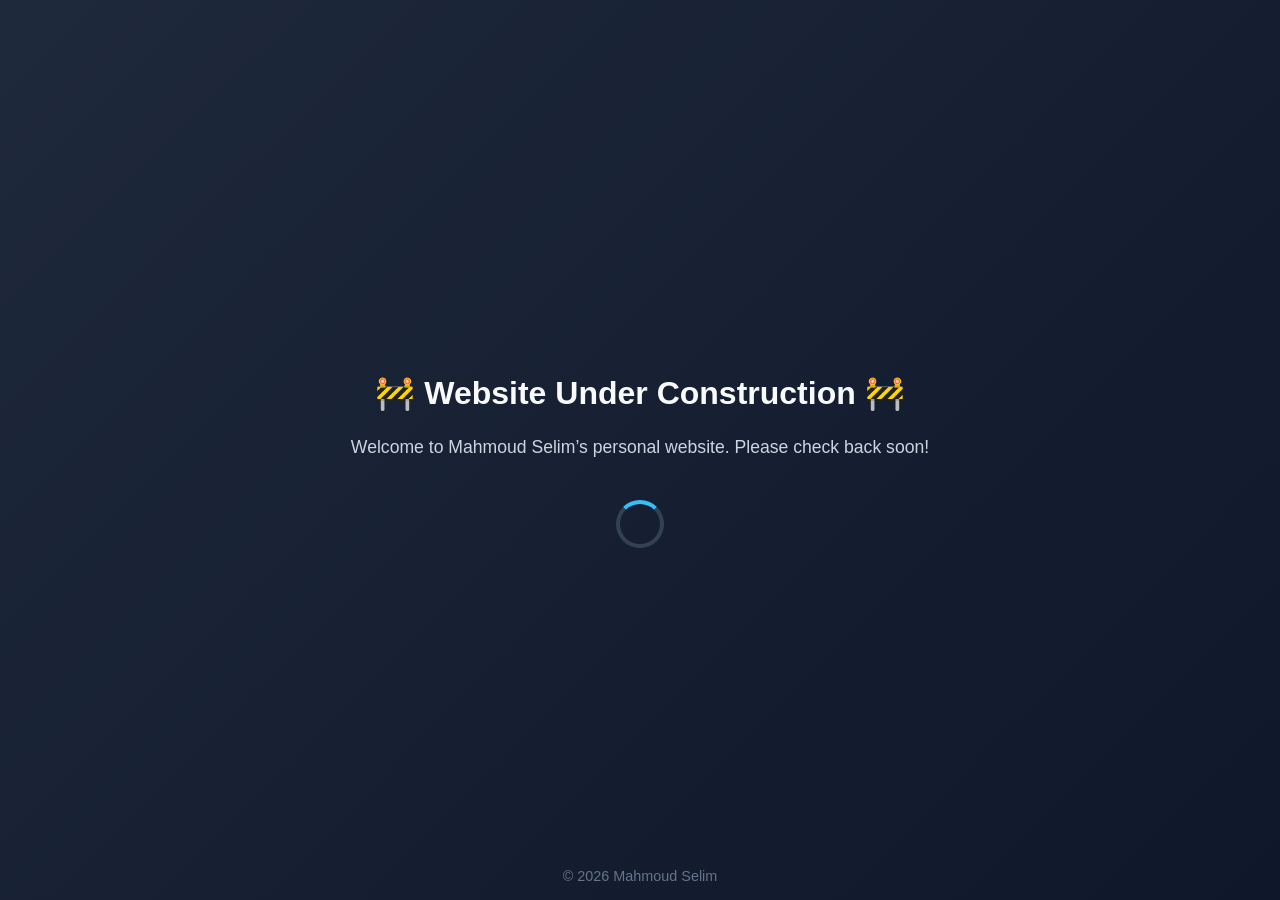
==== index.html @ 108dc37a "Create index.html Home page place holder" ====
<!DOCTYPE html>
<html lang="en">
<head>
  <meta charset="UTF-8" />
  <meta name="viewport" content="width=device-width, initial-scale=1.0" />
  <title>Mahmoud Selim | Website Under Construction</title>
  <style>
    body {
      margin: 0;
      height: 100vh;
      display: flex;
      align-items: center;
      justify-content: center;
      flex-direction: column;
      background: linear-gradient(135deg, #1e293b, #0f172a);
      color: #f8fafc;
      font-family: "Segoe UI", Roboto, Helvetica, Arial, sans-serif;
      text-align: center;
    }
    h1 {
      font-size: 2rem;
      margin-bottom: 0.5rem;
    }
    p {
      font-size: 1.1rem;
      color: #cbd5e1;
    }
    .spinner {
      margin-top: 1.5rem;
      border: 4px solid #334155;
      border-top: 4px solid #38bdf8;
      border-radius: 50%;
      width: 40px;
      height: 40px;
      animation: spin 1s linear infinite;
    }
    @keyframes spin {
      100% {
        transform: rotate(360deg);
      }
    }
    footer {
      position: absolute;
      bottom: 1rem;
      font-size: 0.9rem;
      color: #64748b;
    }
  </style>
</head>
<body>
  <h1>🚧 Website Under Construction 🚧</h1>
  <p>Welcome to Mahmoud Selim’s personal website. Please check back soon!</p>
  <div class="spinner"></div>

  <footer>
    © <script>document.write(new Date().getFullYear())</script> Mahmoud Selim
  </footer>
</body>
</html>
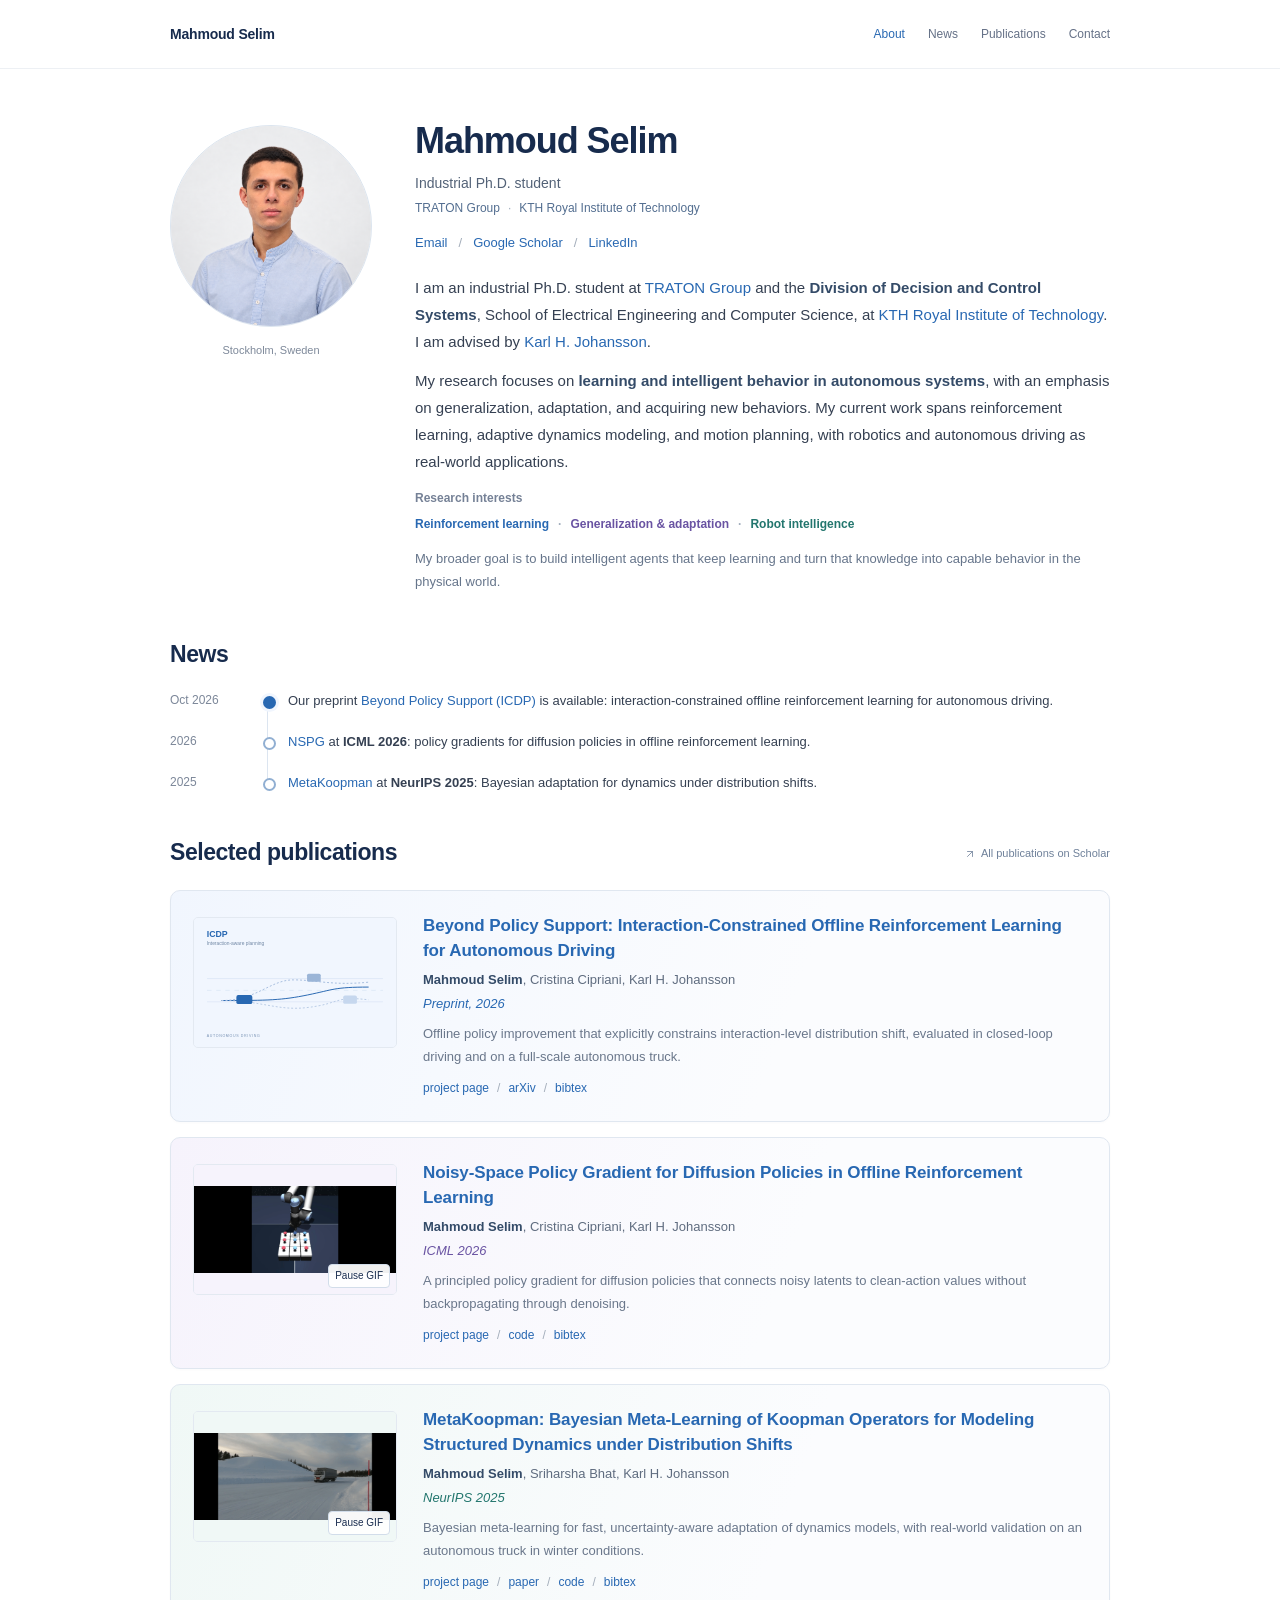
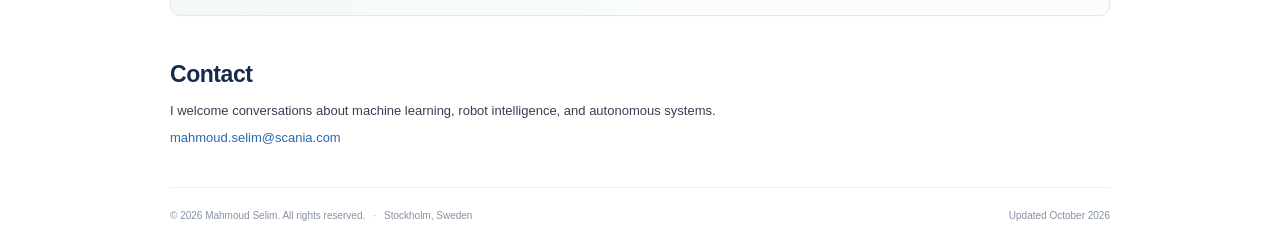
==== commit 1eac718b: "Initial webpage" ====
--- a/index.html
+++ b/index.html
@@ -1,59 +1,147 @@
 <!DOCTYPE html>
+<!--
+Generated from content/site.json by scripts/build.py.
+For permanent content changes, edit that JSON file and rebuild.
+Copyright © 2026 Mahmoud Selim. All rights reserved.
+No permission is granted by this notice to copy, adapt, or redistribute the original website template. Reuse requires prior written permission from the applicable rights holder, except as permitted by applicable law, platform terms, or any separately applicable third-party license. This notice does not alter the licenses of linked research publications or research code.
+-->
 <html lang="en">
 <head>
-  <meta charset="UTF-8" />
-  <meta name="viewport" content="width=device-width, initial-scale=1.0" />
-  <title>Mahmoud Selim | Website Under Construction</title>
-  <style>
-    body {
-      margin: 0;
-      height: 100vh;
-      display: flex;
-      align-items: center;
-      justify-content: center;
-      flex-direction: column;
-      background: linear-gradient(135deg, #1e293b, #0f172a);
-      color: #f8fafc;
-      font-family: "Segoe UI", Roboto, Helvetica, Arial, sans-serif;
-      text-align: center;
-    }
-    h1 {
-      font-size: 2rem;
-      margin-bottom: 0.5rem;
-    }
-    p {
-      font-size: 1.1rem;
-      color: #cbd5e1;
-    }
-    .spinner {
-      margin-top: 1.5rem;
-      border: 4px solid #334155;
-      border-top: 4px solid #38bdf8;
-      border-radius: 50%;
-      width: 40px;
-      height: 40px;
-      animation: spin 1s linear infinite;
-    }
-    @keyframes spin {
-      100% {
-        transform: rotate(360deg);
-      }
-    }
-    footer {
-      position: absolute;
-      bottom: 1rem;
-      font-size: 0.9rem;
-      color: #64748b;
-    }
-  </style>
+  <meta charset="UTF-8">
+  <meta name="viewport" content="width=device-width, initial-scale=1">
+  <meta name="author" content="Mahmoud Selim">
+  <meta name="description" content="Mahmoud Selim is an industrial Ph.D. student at TRATON Group and KTH Royal Institute of Technology, researching learning, generalization, adaptation, and intelligent behavior in autonomous systems.">
+  <meta name="theme-color" content="#ffffff">
+  <meta property="og:type" content="website">
+  <meta property="og:title" content="Mahmoud Selim | Learning &amp; Intelligent Autonomous Systems">
+  <meta property="og:description" content="Mahmoud Selim is an industrial Ph.D. student at TRATON Group and KTH Royal Institute of Technology, researching learning, generalization, adaptation, and intelligent behavior in autonomous systems.">
+  <meta property="og:url" content="https://mahmoud-selim.github.io/">
+  <meta name="twitter:card" content="summary">
+  <title>Mahmoud Selim | Learning &amp; Intelligent Autonomous Systems</title>
+  <link rel="canonical" href="https://mahmoud-selim.github.io/">
+  <link rel="icon" href="assets/images/favicon.svg" type="image/svg+xml">
+  <link rel="stylesheet" href="assets/css/theme.css">
+  <link rel="stylesheet" href="assets/css/site.css">
+  <script src="assets/js/site.js" defer></script>
+  <script type="application/ld+json">{"@context": "https://schema.org", "@type": "ProfilePage", "url": "https://mahmoud-selim.github.io/", "mainEntity": {"@type": "Person", "name": "Mahmoud Selim", "url": "https://mahmoud-selim.github.io/", "jobTitle": "Industrial Ph.D. student", "email": "mahmoud.selim@scania.com", "affiliation": [{"@type": "Organization", "name": "TRATON Group"}, {"@type": "CollegeOrUniversity", "name": "KTH Royal Institute of Technology"}], "sameAs": ["https://scholar.google.se/citations?hl=en&user=J5m8mIYAAAAJ", "https://eg.linkedin.com/in/mahmoud-selim96"], "knowsAbout": ["Motion planning", "Robot learning", "Reinforcement learning", "Meta-learning", "Autonomous systems"]}}</script>
 </head>
 <body>
-  <h1>🚧 Website Under Construction 🚧</h1>
-  <p>Welcome to Mahmoud Selim’s personal website. Please check back soon!</p>
-  <div class="spinner"></div>
-
-  <footer>
-    © <script>document.write(new Date().getFullYear())</script> Mahmoud Selim
-  </footer>
+  <a class="skip-link" href="#content">Skip to content</a>
+  <header class="site-header"><div class="header-inner container">
+    <a class="wordmark" href="#about">Mahmoud Selim</a>
+    <button class="menu-toggle" type="button" aria-expanded="false" aria-controls="site-nav" hidden><svg class="icon" viewBox="0 0 24 24" aria-hidden="true"><path d="M4 6h16M4 12h16M4 18h16"/></svg>Menu</button>
+    <nav class="site-nav" id="site-nav" aria-label="Main navigation"><a href="#about">About</a><a href="#news">News</a><a href="#publications">Publications</a><a href="#contact">Contact</a></nav>
+  </div></header>
+<noscript><style>@media(max-width:640px){.header-inner{flex-wrap:wrap;padding-block:12px}.site-nav{display:flex;position:static;box-shadow:none;border:0;padding:0;width:100%}}</style></noscript>
+  <main id="content" class="container">
+    <section class="about" id="about" aria-labelledby="profile-name">
+      <div class="profile-layout">
+        <figure class="portrait-column">
+          <div class="portrait-frame">
+            <div class="portrait-fallback" aria-hidden="true"><span class="initials">MS</span></div>
+            <img class="portrait-image" data-portrait data-src="assets/images/mahmoud-selim.jpg" style="object-position:50% 35%" alt="Portrait of Mahmoud Selim" width="700" height="800" hidden>
+          </div>
+          <figcaption class="portrait-caption">Stockholm, Sweden</figcaption>
+        </figure>
+        <div class="profile-copy">
+          <div class="profile-heading">
+            <h1 id="profile-name">Mahmoud Selim</h1>
+            <p class="role-label">Industrial Ph.D. student</p>
+            <p class="affiliation-line"><a href="https://traton.com/en.html">TRATON Group</a><span class="affiliation-dot" aria-hidden="true">·</span><a href="https://www.kth.se/en">KTH Royal Institute of Technology</a></p>
+          </div>
+          <div class="profile-links" aria-label="Contact and academic profiles"><a href="mailto:mahmoud.selim@scania.com">Email</a><span class="link-divider" aria-hidden="true">/</span><a href="https://scholar.google.se/citations?hl=en&amp;user=J5m8mIYAAAAJ">Google Scholar</a><span class="link-divider" aria-hidden="true">/</span><a href="https://eg.linkedin.com/in/mahmoud-selim96">LinkedIn</a></div>
+          <div class="biography"><p>I am an industrial Ph.D. student at <a href="https://traton.com/en.html">TRATON Group</a> and the <strong>Division of Decision and Control Systems</strong>, School of Electrical Engineering and Computer Science, at <a href="https://www.kth.se/en">KTH Royal Institute of Technology</a>. I am advised by <a href="https://people.kth.se/~kallej/index.html">Karl H. Johansson</a>.</p><p>My research focuses on <strong>learning and intelligent behavior in autonomous systems</strong>, with an emphasis on generalization, adaptation, and acquiring new behaviors. My current work spans reinforcement learning, adaptive dynamics modeling, and motion planning, with robotics and autonomous driving as real-world applications.</p></div>
+          <section class="research" id="research" aria-labelledby="research-title">
+            <h2 id="research-title">Research interests</h2>
+            <ul class="research-interests"><li class="color-blue">Reinforcement learning</li><li class="color-violet">Generalization &amp; adaptation</li><li class="color-teal">Robot intelligence</li></ul>
+            <p class="vision">My broader goal is to build intelligent agents that keep learning and turn that knowledge into capable behavior in the physical world.</p>
+          </section>
+        </div>
+      </div>
+    </section>
+    <section class="news" id="news" aria-labelledby="news-title"><h2 class="section-title" id="news-title">News</h2><ul class="news-list"><li><time datetime="2026-10">Oct 2026</time><p>Our preprint <a href="https://mahmoud-selim.github.io/ICDP/">Beyond Policy Support (ICDP)</a> is available: interaction-constrained offline reinforcement learning for autonomous driving.</p></li><li><span class="news-date">2026</span><p><a href="https://mahmoud-selim.github.io/NSPG/">NSPG</a> at <strong>ICML 2026</strong>: policy gradients for diffusion policies in offline reinforcement learning.</p></li><li><span class="news-date">2025</span><p><a href="https://mahmoud-selim.github.io/MetaKoopman/">MetaKoopman</a> at <strong>NeurIPS 2025</strong>: Bayesian adaptation for dynamics under distribution shifts.</p></li></ul></section>
+    <section class="publications" id="publications" aria-labelledby="publications-title">
+      <div class="section-heading-row"><h2 class="section-title" id="publications-title">Selected publications</h2><a href="https://scholar.google.se/citations?hl=en&amp;user=J5m8mIYAAAAJ" class="quiet-link"><svg class="icon" viewBox="0 0 24 24" aria-hidden="true"><path d="M7 17 17 7M7 7h10v10"/></svg>All publications on Scholar</a></div>
+      <div class="publication-list"><article class="publication color-blue" id="publication-icdp" aria-labelledby="title-icdp">
+      <div class="publication-media-wrap">
+        <a class="publication-media" href="https://mahmoud-selim.github.io/ICDP/" aria-label="ICDP project page">
+          <img class="media-poster" src="assets/images/icdp-placeholder.svg" alt="ICDP illustrative placeholder" width="620" height="400" loading="lazy">
+          <img class="media-animation" data-animation data-src="videos/icdp.gif" data-name="ICDP" alt="ICDP autonomous-driving demonstration" width="620" height="400" hidden>
+        </a>
+        <button type="button" class="media-pause" hidden aria-pressed="false">Play GIF</button>
+      </div>
+      <div class="publication-copy">
+        <h3 id="title-icdp"><a href="https://mahmoud-selim.github.io/ICDP/">Beyond Policy Support: Interaction-Constrained Offline Reinforcement Learning for Autonomous Driving</a></h3>
+        <p class="publication-authors"><strong>Mahmoud Selim</strong>, Cristina Cipriani, Karl H. Johansson</p>
+        <p class="publication-venue color-blue">Preprint, 2026</p>
+        <p class="publication-summary">Offline policy improvement that explicitly constrains interaction-level distribution shift, evaluated in closed-loop driving and on a full-scale autonomous truck.</p>
+        <div class="publication-links"><a href="https://mahmoud-selim.github.io/ICDP/">project page</a><span class="link-divider" aria-hidden="true">/</span><a href="https://arxiv.org/abs/2610.09763">arXiv</a><span class="link-divider" aria-hidden="true">/</span><details class="citation"><summary>BibTeX</summary>
+      <div class="citation-body"><pre>@article{selim2026beyond,
+  title = {Beyond Policy Support: Interaction-Constrained Offline Reinforcement Learning for Autonomous Driving},
+  author = {Selim, Mahmoud and Cipriani, Cristina and Johansson, Karl H.},
+  journal = {arXiv preprint arXiv:2610.09763},
+  year = {2026}
+}</pre>
+        <button type="button" class="copy-citation" hidden aria-live="polite">Copy BibTeX</button>
+      </div></details></div>
+      </div>
+    </article>
+<article class="publication color-violet" id="publication-nspg" aria-labelledby="title-nspg">
+      <div class="publication-media-wrap">
+        <a class="publication-media" href="https://mahmoud-selim.github.io/NSPG/" aria-label="NSPG project page">
+          <img class="media-poster" src="assets/images/nspg-placeholder.svg" alt="NSPG illustrative placeholder" width="620" height="400" loading="lazy">
+          <img class="media-animation" data-animation data-src="videos/nspg.gif" data-name="NSPG" alt="NSPG diffusion-policy learning demonstration" width="620" height="400" hidden>
+        </a>
+        <button type="button" class="media-pause" hidden aria-pressed="false">Play GIF</button>
+      </div>
+      <div class="publication-copy">
+        <h3 id="title-nspg"><a href="https://mahmoud-selim.github.io/NSPG/">Noisy-Space Policy Gradient for Diffusion Policies in Offline Reinforcement Learning</a></h3>
+        <p class="publication-authors"><strong>Mahmoud Selim</strong>, Cristina Cipriani, Karl H. Johansson</p>
+        <p class="publication-venue color-violet">ICML 2026</p>
+        <p class="publication-summary">A principled policy gradient for diffusion policies that connects noisy latents to clean-action values without backpropagating through denoising.</p>
+        <div class="publication-links"><a href="https://mahmoud-selim.github.io/NSPG/">project page</a><span class="link-divider" aria-hidden="true">/</span><a href="https://github.com/mahmoud-selim/NSPG">code</a><span class="link-divider" aria-hidden="true">/</span><details class="citation"><summary>BibTeX</summary>
+      <div class="citation-body"><pre>@inproceedings{selim2026noisyspace,
+  title = {Noisy-Space Policy Gradient for Diffusion Policies in Offline Reinforcement Learning},
+  author = {Mahmoud Selim and Cristina Cipriani and Karl Henrik Johansson},
+  booktitle = {Forty-third International Conference on Machine Learning},
+  year = {2026}
+}</pre>
+        <button type="button" class="copy-citation" hidden aria-live="polite">Copy BibTeX</button>
+      </div></details></div>
+      </div>
+    </article>
+<article class="publication color-teal" id="publication-metakoopman" aria-labelledby="title-metakoopman">
+      <div class="publication-media-wrap">
+        <a class="publication-media" href="https://mahmoud-selim.github.io/MetaKoopman/" aria-label="MetaKoopman project page">
+          <img class="media-poster" src="assets/images/metakoopman-placeholder.svg" alt="MetaKoopman illustrative placeholder" width="620" height="400" loading="lazy">
+          <img class="media-animation" data-animation data-src="videos/metakoopman.gif" data-name="MetaKoopman" alt="MetaKoopman adaptive dynamics and winter truck-trial demonstration" width="620" height="400" hidden>
+        </a>
+        <button type="button" class="media-pause" hidden aria-pressed="false">Play GIF</button>
+      </div>
+      <div class="publication-copy">
+        <h3 id="title-metakoopman"><a href="https://mahmoud-selim.github.io/MetaKoopman/">MetaKoopman: Bayesian Meta-Learning of Koopman Operators for Modeling Structured Dynamics under Distribution Shifts</a></h3>
+        <p class="publication-authors"><strong>Mahmoud Selim</strong>, Sriharsha Bhat, Karl H. Johansson</p>
+        <p class="publication-venue color-teal">NeurIPS 2025</p>
+        <p class="publication-summary">Bayesian meta-learning for fast, uncertainty-aware adaptation of dynamics models, with real-world validation on an autonomous truck in winter conditions.</p>
+        <div class="publication-links"><a href="https://mahmoud-selim.github.io/MetaKoopman/">project page</a><span class="link-divider" aria-hidden="true">/</span><a href="https://proceedings.neurips.cc/paper_files/paper/2025/hash/2a5dd6bad2d10966a8bfa254dfb7dc76-Abstract-Conference.html">paper</a><span class="link-divider" aria-hidden="true">/</span><a href="https://github.com/Mahmoud-Selim/MetaKoopman">code</a><span class="link-divider" aria-hidden="true">/</span><details class="citation"><summary>BibTeX</summary>
+      <div class="citation-body"><pre>@inproceedings{selim2025metakoopman,
+  title = {MetaKoopman: Bayesian Meta-Learning of Koopman Operators for Modeling Structured Dynamics under Distribution Shifts},
+  author = {Selim, Mahmoud and Bhat, Sriharsha and Johansson, Karl H.},
+  booktitle = {Advances in Neural Information Processing Systems},
+  volume = {38},
+  year = {2025}
+}</pre>
+        <button type="button" class="copy-citation" hidden aria-live="polite">Copy BibTeX</button>
+      </div></details></div>
+      </div>
+    </article></div>
+    </section>
+    
+    <section class="contact" id="contact" aria-labelledby="contact-title">
+      <h2 class="section-title" id="contact-title">Contact</h2><p>I welcome conversations about machine learning, robot intelligence, and autonomous systems.</p>
+      <p><a href="mailto:mahmoud.selim@scania.com">mahmoud.selim@scania.com</a></p>
+    </section>
+  </main>
+  <footer class="site-footer"><div class="footer-inner container"><p>© 2026 Mahmoud Selim. All rights reserved.<span class="affiliation-dot" aria-hidden="true">·</span>Stockholm, Sweden</p><p>Updated October 2026</p></div></footer>
 </body>
 </html>
--- a/assets/css/theme.css
+++ b/assets/css/theme.css
@@ -0,0 +1,49 @@
+/* Shared visual language for the homepage and future paper pages.
+   Start here when changing the appearance of the entire site. */
+:root {
+  --text: #344054;
+  --heading: #172b4d;
+  --muted: #657187;
+  --link: #2868b2;
+  --line: #e0e7f0;
+  --soft: #f7f9fc;
+  --blue: #2868b2;
+  --blue-soft: #f1f6fe;
+  --violet: #6953a2;
+  --violet-soft: #f6f3fc;
+  --teal: #23766e;
+  --teal-soft: #f0f8f6;
+  --sans: -apple-system, BlinkMacSystemFont, "Segoe UI", Arial, Helvetica, sans-serif;
+  --radius: 12px;
+}
+* { box-sizing: border-box; }
+html { scroll-behavior: smooth; scroll-padding-top: 96px; }
+body { margin: 0; color: var(--text); background: #fff; font: 16px/1.75 var(--sans); -webkit-font-smoothing: antialiased; }
+h1, h2, h3, p, figure { margin: 0; }
+h1, h2, h3 { color: var(--heading); line-height: 1.3; }
+a { color: var(--link); text-decoration: none; text-underline-offset: 4px; }
+a:hover { text-decoration: underline; }
+button { font: inherit; cursor: pointer; }
+img { display: block; max-width: 100%; }
+strong { font-weight: 620; }
+[hidden] { display: none !important; }
+a:focus-visible, button:focus-visible, summary:focus-visible, [tabindex]:focus-visible { outline: 3px solid var(--blue); outline-offset: 5px; border-radius: 3px; }
+::selection { background: #deebfb; color: #172b4d; }
+.container { width: min(100% - 64px, 1060px); margin-inline: auto; }
+.skip-link { position: fixed; top: 10px; left: 10px; z-index: 50; transform: translateY(-200%); padding: 8px 16px; background: var(--heading); color: #fff; border-radius: 6px; }
+.skip-link:focus { transform: none; }
+.eyebrow { color: var(--blue); font-size: 11px; line-height: 1.5; letter-spacing: .13em; text-transform: uppercase; font-weight: 650; }
+.section-title { font-size: 27px; font-weight: 650; letter-spacing: -.65px; }
+.section-title::after { content: ""; display: block; width: 34px; height: 3px; margin-top: 13px; background: #75a3d7; border-radius: 3px; }
+.section-description { margin-top: 16px; color: var(--muted); font-size: 14px; }
+.icon { width: 17px; height: 17px; fill: none; stroke: currentColor; stroke-width: 1.6; stroke-linecap: round; stroke-linejoin: round; flex-shrink: 0; }
+.button { display: inline-flex; align-items: center; justify-content: center; gap: 8px; min-height: 42px; padding: 8px 16px; border: 1px solid #dbe5f3; border-radius: 8px; color: #355e95; background: #fff; font-size: 13px; line-height: 1.5; font-weight: 550; transition: background .16s, border-color .16s; }
+.button:hover { background: var(--blue-soft); border-color: #b6cceb; text-decoration: none; }
+.button-primary { background: var(--blue); color: #fff; border-color: var(--blue); }
+.button-primary:hover { background: #205992; border-color: #205992; }
+.color-blue { --accent: var(--blue); --accent-soft: var(--blue-soft); }
+.color-violet { --accent: var(--violet); --accent-soft: var(--violet-soft); }
+.color-teal { --accent: var(--teal); --accent-soft: var(--teal-soft); }
+.sr-only { position: absolute; width: 1px; height: 1px; padding: 0; margin: -1px; overflow: hidden; clip: rect(0, 0, 0, 0); white-space: nowrap; border: 0; }
+@media (max-width: 640px) { .container { width: calc(100% - 40px); } body { font-size: 15px; } .section-title { font-size: 25px; } }
+@media (prefers-reduced-motion: reduce) { html { scroll-behavior: auto; } *, *::before, *::after { transition: none !important; animation: none !important; } }
--- a/assets/css/site.css
+++ b/assets/css/site.css
@@ -0,0 +1,170 @@
+/* Compact academic layout with the shared paper palette. */
+body { color: #354052; font-size: 15px; line-height: 1.75; }
+html { scroll-padding-top: 30px; }
+.container { width: min(100% - 56px, 940px); }
+.site-header { border-bottom: 1px solid #edf0f4; background: #fff; }
+.header-inner { display: flex; align-items: center; justify-content: space-between; gap: 24px; min-height: 68px; }
+.wordmark { color: var(--heading); font-size: 14px; font-weight: 620; letter-spacing: -.2px; }
+.wordmark:hover { text-decoration: none; }
+.site-nav { display: flex; align-items: center; gap: 23px; }
+.site-nav a { padding: 8px 0; color: #657187; font-size: 12px; }
+.site-nav a:hover, .site-nav a[aria-current] { color: var(--blue); text-decoration: none; }
+.menu-toggle { display: none; align-items: center; gap: 6px; border: 1px solid var(--line); border-radius: 5px; background: #fff; color: var(--heading); padding: 6px 9px; font-size: 12px; }
+.menu-toggle .icon { width: 14px; height: 14px; }
+.about { padding: 49px 0 27px; }
+.profile-layout { display: grid; grid-template-columns: 202px minmax(0, 1fr); gap: 43px; align-items: start; }
+.portrait-column { padding-top: 7px; }
+.portrait-frame { position: relative; width: 202px; aspect-ratio: 1; border-radius: 50%; overflow: hidden; border: 1px solid #dce5ef; background: #f4f7fb; }
+.portrait-image { position: absolute; inset: 0; width: 100%; height: 100%; object-fit: cover; }
+.portrait-fallback { height: 100%; display: grid; place-items: center; background: radial-gradient(circle at 35% 30%, #fff, #edf3fb); }
+.portrait-fallback .initials { color: #8ba0bc; font-size: 49px; letter-spacing: -2px; font-weight: 350; }
+.portrait-caption { margin-top: 14px; text-align: center; color: #7e899a; font-size: 11px; }
+.profile-copy { min-width: 0; }
+.profile-copy h1 { font-size: 36px; line-height: 1.25; font-weight: 640; letter-spacing: -1.05px; }
+.role-label { color: #536277; font-size: 14px; margin-top: 8px; }
+.affiliation-line { color: #657187; font-size: 12px; margin-top: 2px; }
+.affiliation-line a { color: #536e90; }
+.affiliation-dot { color: #a1adbc; margin-inline: 8px; }
+.profile-links { display: flex; align-items: center; flex-wrap: wrap; gap: 11px; margin-top: 13px; font-size: 13px; }
+.link-divider { color: #a3adba; font-weight: 400; }
+.biography { margin-top: 20px; font-size: 15px; line-height: 1.8; }
+.biography p + p { margin-top: 12px; }
+.biography strong { color: #344b68; font-weight: 600; }
+.research { padding: 0; margin-top: 16px; }
+.research h2 { font-size: 12px; font-weight: 550; color: #758196; margin-bottom: 7px; }
+.research-interests { list-style: none; display: flex; align-items: baseline; flex-wrap: wrap; gap: 5px 0; padding: 0; margin: 0; }
+.research-interests li { font-size: 12px; font-weight: 550; color: var(--accent); }
+.research-interests li:not(:last-child)::after { content: "·"; color: #a1adbc; padding-inline: 9px; }
+.vision { margin-top: 12px; font-size: 13px; line-height: 1.8; color: #66758b; }
+.section-title { font-size: 23px; letter-spacing: -.45px; font-weight: 630; }
+.section-title::after { display: none; }
+.news { padding: 19px 0 31px; }
+.news-list { --timeline-axis: 97px; list-style: none; padding: 0; margin: 19px 0 0; }
+.news-list li { position: relative; display: grid; grid-template-columns: 82px minmax(0, 1fr); column-gap: 36px; padding: 0 0 18px; font-size: 13px; line-height: 1.8; }
+.news-list li::before { content: ""; position: absolute; left: var(--timeline-axis); top: 11px; bottom: -11px; width: 1px; background: #dce5f0; }
+.news-list li::after { content: ""; position: absolute; left: calc(var(--timeline-axis) - 4px); top: 7px; width: 9px; height: 9px; border: 2px solid #91afd2; border-radius: 50%; background: #fff; }
+.news-list li:first-child::after { border-color: var(--blue); background: var(--blue); box-shadow: 0 0 0 3px var(--blue-soft); }
+.news-list li:last-child { padding-bottom: 0; }
+.news-list li:last-child::before { display: none; }
+.news-list time, .news-date { font-size: 12px; color: #7c8799; padding-top: 1px; font-variant-numeric: tabular-nums; }
+.news-list strong { font-weight: 560; }
+.publications { padding: 12px 0 32px; }
+.section-heading-row { display: flex; justify-content: space-between; align-items: baseline; gap: 20px; }
+.quiet-link { display: inline-flex; align-items: center; gap: 5px; font-size: 11px; color: #6f819a; }
+.quiet-link .icon { width: 12px; height: 12px; }
+.publication-list { display: grid; gap: 15px; margin-top: 22px; }
+.publication { display: grid; grid-template-columns: 204px minmax(0, 1fr); gap: 26px; padding: 22px; border: 1px solid #e0e7f0; border-radius: 10px; background: linear-gradient(110deg, var(--accent-soft), #fbfcfe 65%); box-shadow: 0 1px 3px rgba(23, 43, 77, .025); transform-origin: center; transition: transform .2s ease, box-shadow .2s ease, border-color .18s ease, background .18s ease; }
+.publication:focus-within { background: #fff; border-color: #9db9dd; box-shadow: 0 0 0 3px #edf3fc; }
+@media (hover: hover) and (pointer: fine) {
+  .publication:hover { background: #fff; border-color: var(--accent); box-shadow: 0 10px 26px rgba(23, 43, 77, .085); transform: translateY(-3px) scale(1.008); }
+}
+@media (prefers-reduced-motion: reduce) {
+  .publication, .publication:hover { transform: none; transition: none; }
+}
+.publication-copy { min-width: 0; }
+.publication-media-wrap { position: relative; align-self: start; margin-top: 4px; }
+.publication-media { display: block; position: relative; aspect-ratio: 1.55; border-radius: 5px; overflow: hidden; border: 1px solid #e3e9f1; background: var(--accent-soft); }
+.publication-media:hover { border-color: #9cb7da; }
+.publication-media > img { width: 100%; height: 100%; object-fit: cover; }
+.publication-media .media-animation { position: absolute; inset: 0; z-index: 1; object-fit: contain; background: var(--accent-soft); }
+.publication h3 { font-size: 17px; line-height: 1.5; letter-spacing: -.12px; font-weight: 600; }
+.publication h3 a { color: var(--blue); }
+.publication-authors { font-size: 13px; line-height: 1.75; color: #5f6c7f; margin-top: 5px; }
+.publication-authors strong { color: #344b68; font-weight: 600; }
+.publication-venue { margin-top: 2px; color: var(--accent); font-size: 13px; font-style: italic; }
+.publication-summary { margin-top: 7px; color: #6a778b; font-size: 13px; line-height: 1.75; }
+.publication-links { display: flex; align-items: baseline; flex-wrap: wrap; gap: 5px 8px; margin-top: 9px; font-size: 12px; }
+.publication-links a { font-weight: 450; }
+.citation { font-size: inherit; }
+.citation summary { color: var(--blue); cursor: pointer; list-style: none; text-transform: lowercase; }
+.citation summary::-webkit-details-marker { display: none; }
+.citation summary:hover { text-decoration: underline; text-underline-offset: 4px; }
+.citation[open] { flex-basis: 100%; margin-top: 5px; }
+.citation-body { border: 1px solid var(--line); border-radius: 5px; background: var(--soft); padding: 12px 14px; margin-top: 9px; }
+.citation pre { margin: 0; white-space: pre-wrap; overflow-wrap: anywhere; color: #53637a; font: 11px/1.75 ui-monospace, SFMono-Regular, Consolas, monospace; }
+.copy-citation { margin-top: 9px; padding: 4px 8px; font-size: 10px; border: 1px solid #d7e2ef; color: #466792; border-radius: 4px; background: #fff; }
+.media-pause { position: absolute; z-index: 2; bottom: 7px; right: 7px; border: 1px solid #d2ddea; border-radius: 4px; background: #fffffff0; color: var(--heading); font-size: 10px; line-height: 1.4; padding: 4px 6px; }
+.teaching { padding: 12px 0 30px; }
+.teaching-list { list-style: none; padding: 0; margin: 16px 0 0; }
+.teaching-list li { display: grid; grid-template-columns: 100px minmax(0, 1fr); gap: 16px; margin-top: 13px; font-size: 14px; }
+.teaching-term { color: #7c8799; font-size: 12px; }
+.teaching-role { display: block; color: #6a778b; font-size: 12px; margin-top: 3px; }
+.contact { padding: 12px 0 37px; }
+.contact p { margin-top: 11px; font-size: 13px; }
+.contact p + p { margin-top: 4px; }
+.site-footer { margin-inline: auto; width: min(100% - 56px, 940px); border-top: 1px solid #edf0f4; padding: 19px 0 25px; }
+.footer-inner { width: 100%; display: flex; justify-content: space-between; gap: 15px; font-size: 10px; color: #8792a3; }
+@media (max-width: 850px) {
+  .profile-layout { grid-template-columns: 165px minmax(0, 1fr); gap: 30px; }
+  .portrait-frame { width: 165px; }
+  .profile-copy h1 { font-size: 33px; }
+  .publication { grid-template-columns: 180px minmax(0, 1fr); gap: 22px; }
+  .site-nav { gap: 18px; }
+}
+@media (max-width: 640px) {
+  .container, .site-footer { width: calc(100% - 36px); }
+  .header-inner { min-height: 58px; position: relative; }
+  .menu-toggle { display: inline-flex; }
+  .site-nav { display: none; position: absolute; z-index: 10; top: 58px; left: -18px; right: -18px; flex-wrap: wrap; gap: 3px 23px; padding: 10px 18px 13px; background: #fff; border-bottom: 1px solid var(--line); }
+  .site-nav.is-open { display: flex; }
+  .site-nav a { display: inline-flex; align-items: center; min-height: 40px; font-size: 13px; }
+  .about { padding-top: 30px; padding-bottom: 24px; }
+  .profile-layout { grid-template-columns: 126px minmax(0, 1fr); gap: 21px; }
+  .portrait-frame { width: 126px; }
+  .portrait-caption { font-size: 9px; margin-top: 10px; }
+  .portrait-fallback .initials { font-size: 35px; }
+  .profile-copy { display: contents; }
+  .portrait-column { grid-row: 1; padding-top: 0; }
+  .profile-heading { grid-column: 2; align-self: center; }
+  .profile-copy h1 { font-size: 30px; letter-spacing: -.7px; }
+  .role-label { font-size: 12px; margin-top: 6px; }
+  .affiliation-line { font-size: 11px; line-height: 1.65; margin-top: 5px; }
+  .affiliation-line .affiliation-dot { display: none; }
+  .affiliation-line a { display: block; }
+  .profile-links { grid-column: 1 / -1; margin: 0; gap: 10px; font-size: 13px; }
+  .biography { grid-column: 1 / -1; margin: 0; font-size: 14px; line-height: 1.85; }
+  .research { grid-column: 1 / -1; margin: -4px 0 0; }
+  .vision { font-size: 13px; }
+  .section-title { font-size: 22px; }
+  .news { padding: 9px 0 27px; }
+  .news-list { --timeline-axis: 77px; }
+  .news-list li { grid-template-columns: 65px minmax(0, 1fr); column-gap: 29px; padding-bottom: 16px; font-size: 12px; }
+  .news-list time, .news-date { font-size: 11px; }
+  .section-heading-row { align-items: flex-start; gap: 10px; }
+  .quiet-link { max-width: 100px; font-size: 10px; line-height: 1.6; padding-top: 2px; }
+  .publication { grid-template-columns: 153px minmax(0, 1fr); gap: 18px; padding: 18px; }
+  .publication h3 { font-size: 15px; }
+  .publication-summary { font-size: 12px; }
+  .publication-links { font-size: 12px; }
+  .publication-links a, .citation summary { padding-block: 4px; }
+  .contact { padding-bottom: 30px; }
+  .footer-inner { flex-wrap: wrap; gap: 7px; }
+}
+@media (max-width: 490px) {
+  .profile-layout { grid-template-columns: 105px minmax(0, 1fr); gap: 18px; }
+  .portrait-frame { width: 105px; }
+  .profile-copy h1 { font-size: 27px; }
+  .portrait-caption { font-size: 8px; }
+  .publication { grid-template-columns: 1fr; gap: 13px; padding: 17px; }
+  .publication-media-wrap { width: min(100%, 230px); }
+  .publication h3 { font-size: 16px; }
+  .publication-authors, .publication-venue, .publication-summary { font-size: 12px; }
+  .teaching-list li { grid-template-columns: 77px minmax(0, 1fr); gap: 12px; }
+}
+@media (max-width: 350px) {
+  .profile-layout { grid-template-columns: 82px minmax(0, 1fr); gap: 15px; }
+  .portrait-frame { width: 82px; }
+  .profile-copy h1 { font-size: 24px; }
+  .role-label { font-size: 11px; }
+  .portrait-caption { font-size: 8px; line-height: 1.5; }
+}
+@media print {
+  .site-header, .profile-links, .media-pause, .copy-citation { display: none !important; }
+  .container, .site-footer { width: 100%; }
+  .about { padding-top: 0; }
+  .publication, .news-list li { break-inside: avoid; }
+  .publication { background: #fff; border-color: #dce3ec; box-shadow: none; transform: none !important; }
+  .portrait-frame { width: 140px; }
+  .profile-layout { grid-template-columns: 140px minmax(0, 1fr); }
+  a { color: #354052; }
+}
